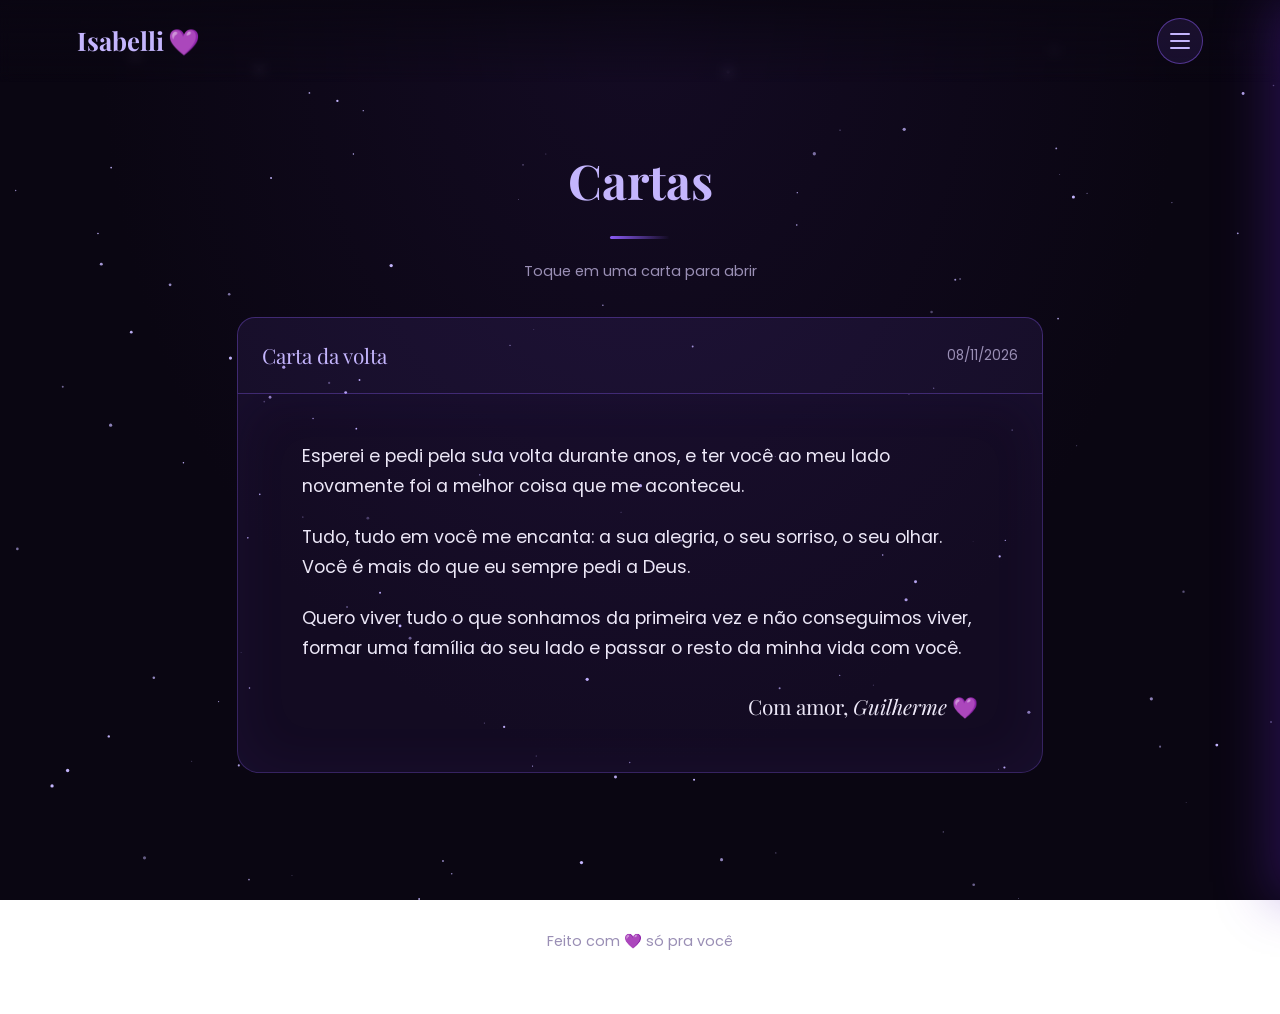
==== cartas.html @ aefdfb0d "Site para a Isabelli Co-Authored-By: Claude Sonnet 5.5 <noreply@anthropic.com>" ====
<!DOCTYPE html>
<html lang="pt-BR">
<head>
  <meta charset="UTF-8">
  <meta name="viewport" content="width=device-width, initial-scale=1">
  <title>Cartas 💜</title>
  <meta name="theme-color" content="#0a0612">
  <link rel="preconnect" href="https://fonts.googleapis.com">
  <link rel="preconnect" href="https://fonts.gstatic.com" crossorigin>
  <link href="https://fonts.googleapis.com/css2?family=Playfair+Display:ital,wght@0,500;0,700;1,500&family=Poppins:wght@300;400;500&display=swap" rel="stylesheet">
  <link rel="stylesheet" href="style.css">
</head>
<body>
  <canvas id="stars" aria-hidden="true"></canvas>

  <header class="topbar">
    <a href="index.html" class="logo">Isabelli<span>💜</span></a>
    <button class="menu-btn" id="menuBtn" aria-label="Abrir menu" aria-expanded="false" aria-controls="drawer">
      <span></span><span></span><span></span>
    </button>
  </header>

  <div class="overlay" id="overlay"></div>
  <nav class="drawer" id="drawer" aria-label="Menu principal">
    <p class="drawer-title">Menu</p>
    <ul>
      <li><a href="index.html#inicio">Início</a></li>
      <li><a href="index.html#historia">Nossa história</a></li>
      <li><a href="index.html#tempo">Tempo juntos</a></li>
      <li><a href="index.html#galeria">Galeria</a></li>
      <li><a href="index.html#motivos">Motivos</a></li>
      <li><a href="cartas.html">Cartas</a></li>
    </ul>
    <p class="drawer-foot">Feito com carinho 💜</p>
  </nav>

  <main>
    <section class="section page-top">
      <h2>Cartas</h2>
      <p class="hint">Toque em uma carta para abrir</p>

      <!-- Para adicionar uma carta nova, copie um bloco <details> abaixo e troque título, data e texto. -->
      <details class="letter-item" open>
        <summary><span class="l-title">Carta da volta</span><span class="l-date">08/11/2026</span></summary>
        <div class="letter">
          <p>Esperei e pedi pela sua volta durante anos, e ter você ao meu lado novamente foi a melhor coisa que me aconteceu.</p>
          <p>Tudo, tudo em você me encanta: a sua alegria, o seu sorriso, o seu olhar. Você é mais do que eu sempre pedi a Deus.</p>
          <p>Quero viver tudo o que sonhamos da primeira vez e não conseguimos viver, formar uma família ao seu lado e passar o resto da minha vida com você.</p>
          <p class="sign">Com amor, <em>Guilherme</em> 💜</p>
        </div>
      </details>
    </section>
  </main>

  <footer class="footer">Feito com 💜 só pra você</footer>

  <script src="script.js"></script>
</body>
</html>
---- style.css ----
:root {
  --bg: #0a0612;
  --bg2: #140b24;
  --purple: #8b5cf6;
  --purple-light: #c4b5fd;
  --purple-deep: #5b21b6;
  --text: #ece7f7;
  --muted: #9a8fb5;
  --glow: 0 0 30px rgba(139, 92, 246, .45);
}

* { margin: 0; padding: 0; box-sizing: border-box; }
html { scroll-behavior: smooth; }

body {
  font-family: 'Poppins', sans-serif;
  background: radial-gradient(ellipse at top, var(--bg2), var(--bg) 60%);
  background-attachment: fixed;
  color: var(--text);
  line-height: 1.7;
  overflow-x: hidden;
}

#stars { position: fixed; inset: 0; z-index: 0; pointer-events: none; }
main, .footer { position: relative; z-index: 1; }

/* ---------- Topbar ---------- */
.topbar {
  position: fixed; top: 0; left: 0; right: 0; z-index: 30;
  display: flex; justify-content: space-between; align-items: center;
  padding: 18px 6vw;
  background: linear-gradient(to bottom, rgba(10, 6, 18, .85), transparent);
  backdrop-filter: blur(6px);
}
.logo {
  font-family: 'Playfair Display', serif; font-size: 1.6rem; font-weight: 700;
  color: var(--purple-light); text-decoration: none;
}
.logo span { margin-left: 4px; }

.menu-btn {
  width: 46px; height: 46px; border-radius: 50%;
  background: rgba(139, 92, 246, .12);
  border: 1px solid rgba(139, 92, 246, .5);
  display: flex; flex-direction: column; justify-content: center; align-items: center; gap: 5px;
  cursor: pointer; transition: .3s; z-index: 50;
}
.menu-btn:hover { box-shadow: var(--glow); background: rgba(139, 92, 246, .25); }
.menu-btn span {
  width: 20px; height: 2px; background: var(--purple-light);
  border-radius: 2px; transition: .35s;
}
.menu-btn.open span:nth-child(1) { transform: translateY(7px) rotate(45deg); }
.menu-btn.open span:nth-child(2) { opacity: 0; }
.menu-btn.open span:nth-child(3) { transform: translateY(-7px) rotate(-45deg); }

/* ---------- Drawer ---------- */
.overlay {
  position: fixed; inset: 0; z-index: 35;
  background: rgba(0, 0, 0, .6); backdrop-filter: blur(3px);
  opacity: 0; visibility: hidden; transition: .35s;
}
.overlay.show { opacity: 1; visibility: visible; }

.drawer {
  position: fixed; top: 0; right: 0; bottom: 0; z-index: 40;
  width: min(320px, 82vw);
  background: linear-gradient(160deg, #1a0f30, #0a0612);
  border-left: 1px solid rgba(139, 92, 246, .4);
  box-shadow: -10px 0 50px rgba(91, 33, 182, .35);
  padding: 100px 36px 36px;
  transform: translateX(100%); transition: transform .45s cubic-bezier(.2, .8, .2, 1);
  display: flex; flex-direction: column;
}
.drawer.open { transform: translateX(0); }
.drawer-title {
  font-size: .75rem; letter-spacing: .3em; text-transform: uppercase;
  color: var(--muted); margin-bottom: 20px;
}
.drawer ul { list-style: none; }
.drawer li a {
  display: block; padding: 14px 0;
  font-family: 'Playfair Display', serif; font-size: 1.5rem;
  color: var(--text); text-decoration: none;
  border-bottom: 1px solid rgba(139, 92, 246, .15);
  transition: .3s;
}
.drawer li a:hover { color: var(--purple); padding-left: 10px; }
.drawer-foot { margin-top: auto; color: var(--muted); font-size: .85rem; }

/* ---------- Hero ---------- */
.hero {
  min-height: 100vh; display: flex; flex-direction: column;
  justify-content: center; align-items: center; text-align: center; padding: 0 6vw;
}
.eyebrow {
  letter-spacing: .35em; text-transform: uppercase; font-size: .75rem;
  color: var(--purple-light); margin-bottom: 20px;
}
.hero h1 {
  font-family: 'Playfair Display', serif; font-size: clamp(3rem, 10vw, 6.5rem);
  line-height: 1.1; font-weight: 700;
}
.hero h1 em {
  font-style: italic;
  background: linear-gradient(90deg, var(--purple), var(--purple-light));
  -webkit-background-clip: text; background-clip: text; color: transparent;
  filter: drop-shadow(0 0 18px rgba(139, 92, 246, .6));
}
.sub { color: var(--muted); margin: 18px 0 36px; font-size: 1.1rem; }

.btn {
  padding: 14px 40px; border-radius: 50px; text-decoration: none;
  color: #fff; font-weight: 500;
  background: linear-gradient(135deg, var(--purple), var(--purple-deep));
  box-shadow: var(--glow); transition: .3s;
}
.btn:hover { transform: translateY(-3px); box-shadow: 0 0 45px rgba(139, 92, 246, .75); }

/* ---------- Sections ---------- */
.section { max-width: 960px; margin: 0 auto; padding: 100px 6vw; }
.section h2 {
  font-family: 'Playfair Display', serif; font-size: clamp(2rem, 5vw, 3rem);
  text-align: center; margin-bottom: 50px; color: var(--purple-light);
}
.section h2::after {
  content: ''; display: block; width: 60px; height: 3px; margin: 14px auto 0;
  background: linear-gradient(90deg, var(--purple), transparent); border-radius: 3px;
}

.reveal { opacity: 0; transform: translateY(40px); transition: 1s ease; }
.reveal.visible { opacity: 1; transform: none; }

/* Timeline */
.timeline { border-left: 2px solid rgba(139, 92, 246, .4); margin-left: 10px; }
.item { position: relative; padding: 0 0 36px 32px; }
.item .dot {
  position: absolute; left: -8px; top: 6px; width: 14px; height: 14px; border-radius: 50%;
  background: var(--purple); box-shadow: var(--glow);
}
.item h3 { font-family: 'Playfair Display', serif; font-size: 1.4rem; }
.item p { color: var(--muted); }

/* Counter */
.counter { display: grid; grid-template-columns: repeat(4, 1fr); gap: 16px; }
.counter div {
  background: rgba(139, 92, 246, .08); border: 1px solid rgba(139, 92, 246, .3);
  border-radius: 18px; padding: 28px 8px; text-align: center;
}
.counter b {
  display: block; font-family: 'Playfair Display', serif;
  font-size: clamp(1.8rem, 6vw, 3.2rem); color: var(--purple-light);
}
.counter small { color: var(--muted); text-transform: uppercase; letter-spacing: .15em; font-size: .7rem; }

.counter-label {
  text-align: center; color: var(--muted); letter-spacing: .2em;
  text-transform: uppercase; font-size: .75rem; margin: 36px 0 14px;
}
.counter-label:first-of-type { margin-top: 0; }

/* Gallery */
.gallery { display: grid; grid-template-columns: repeat(auto-fit, minmax(240px, 1fr)); gap: 16px; }
.photo {
  aspect-ratio: 1; border-radius: 18px; display: grid; place-items: center;
  color: var(--muted); background: linear-gradient(145deg, #1a0f30, #0f0820);
  border: 1px dashed rgba(139, 92, 246, .35); overflow: hidden; transition: .4s;
}
.photo { aspect-ratio: 3 / 4; }
.photo.wide { aspect-ratio: 4 / 3; grid-column: 1 / -1; max-width: 560px; margin: 0 auto; width: 100%; }
.photo img { width: 100%; height: 100%; object-fit: cover; object-position: center 30%; }
.photo:hover { transform: scale(1.03); box-shadow: var(--glow); }

/* Letter */
.letter {
  background: rgba(139, 92, 246, .07); border: 1px solid rgba(139, 92, 246, .3);
  border-radius: 22px; padding: 48px clamp(24px, 6vw, 64px); font-size: 1.1rem;
  box-shadow: inset 0 0 60px rgba(139, 92, 246, .06);
}
.letter p + p { margin-top: 1.2em; }
.sign { margin-top: 28px; text-align: right; font-family: 'Playfair Display', serif; font-size: 1.3rem; }

.hint { text-align: center; color: var(--muted); margin: -30px 0 34px; font-size: .9rem; }
.more { text-align: center; margin-top: 50px; }
.page-top { padding-top: 140px; min-height: 80vh; }

/* Flip cards */
.cards { display: grid; grid-template-columns: repeat(auto-fit, minmax(210px, 1fr)); gap: 18px; }
.flip {
  position: relative; height: 150px; border: 0; background: none; cursor: pointer;
  perspective: 900px; font: inherit; color: inherit;
}
.flip .face {
  position: absolute; inset: 0; display: grid; place-items: center; text-align: center;
  padding: 18px; border-radius: 18px; backface-visibility: hidden;
  border: 1px solid rgba(139, 92, 246, .4); transition: transform .7s, box-shadow .3s;
}
.flip .front {
  font-family: 'Playfair Display', serif; font-size: 1.4rem; color: var(--purple-light);
  background: linear-gradient(145deg, #1a0f30, #0f0820);
}
.flip .back {
  transform: rotateY(180deg); font-size: 1.05rem;
  background: linear-gradient(145deg, var(--purple-deep), #2a1260);
}
.flip:hover .face { box-shadow: var(--glow); }
.flip.on .front { transform: rotateY(-180deg); }
.flip.on .back { transform: rotateY(0); }

/* Cartas */
.letter-item { margin-bottom: 16px; }
.letter-item summary {
  list-style: none; cursor: pointer; display: flex; justify-content: space-between;
  align-items: center; gap: 12px; padding: 20px 24px; border-radius: 18px;
  background: rgba(139, 92, 246, .1); border: 1px solid rgba(139, 92, 246, .35); transition: .3s;
}
.letter-item summary::-webkit-details-marker { display: none; }
.letter-item summary:hover { box-shadow: var(--glow); }
.l-title { font-family: 'Playfair Display', serif; font-size: 1.3rem; color: var(--purple-light); }
.l-date { color: var(--muted); font-size: .85rem; }
.letter-item[open] summary { border-radius: 18px 18px 0 0; }
.letter-item .letter { border-radius: 0 0 22px 22px; border-top: 0; }

.footer { text-align: center; padding: 40px 0 60px; color: var(--muted); font-size: .9rem; }

@media (max-width: 520px) {
  .counter { grid-template-columns: repeat(2, 1fr); }
}
@media (prefers-reduced-motion: reduce) {
  * { transition: none !important; animation: none !important; }
  .reveal { opacity: 1; transform: none; }
}
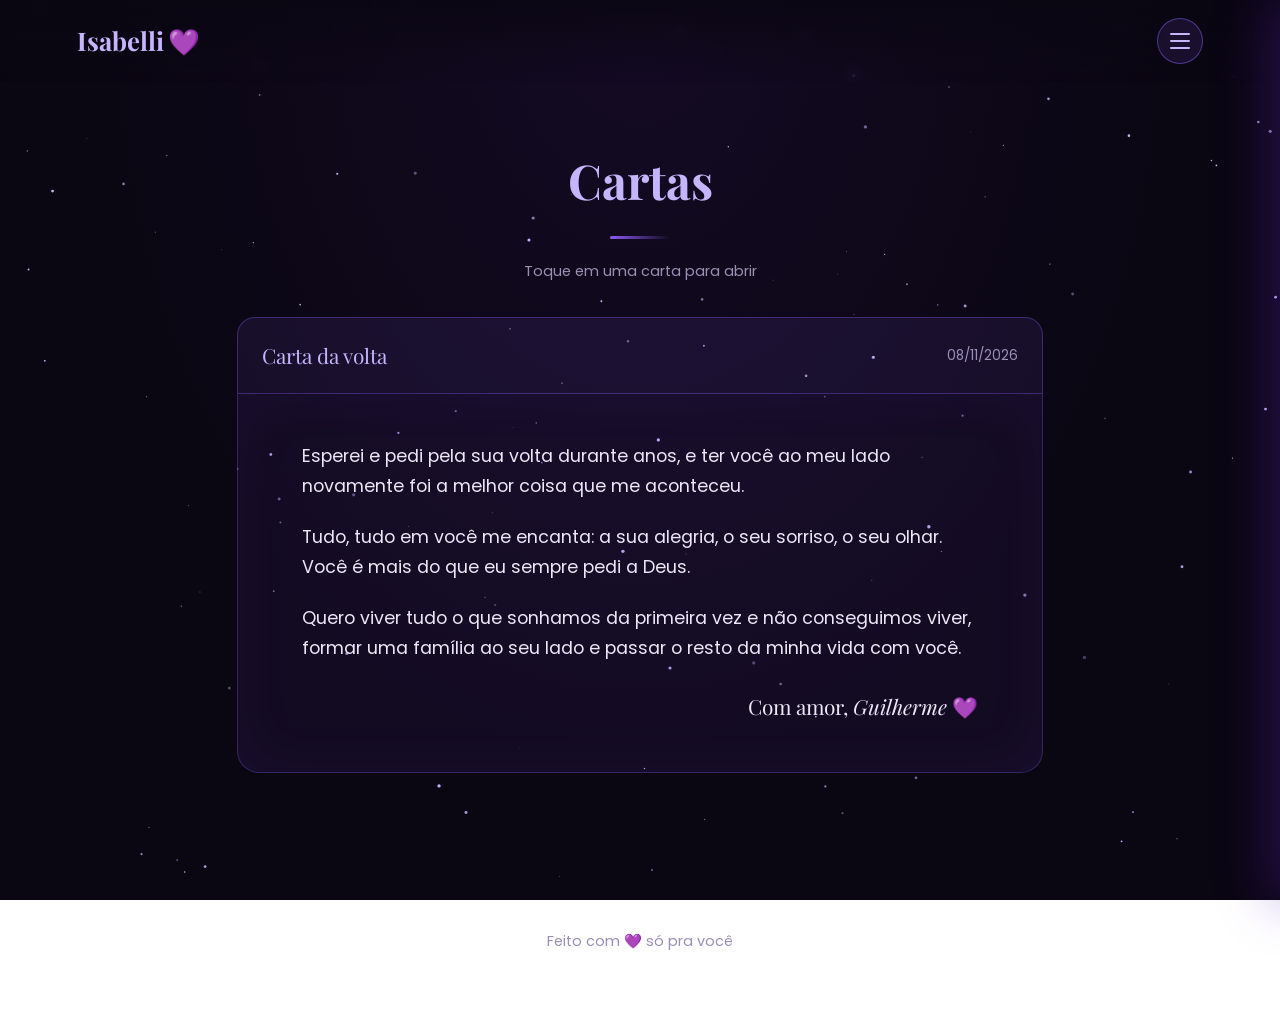
==== commit a1d27692: "Adiciona secao Quem e a Isabelli Co-Authored-By: Claude Sonnet 5.5 <noreply@anthropic.com>" ====
--- a/cartas.html
+++ b/cartas.html
@@ -28,6 +28,7 @@
       <li><a href="index.html#historia">Nossa história</a></li>
       <li><a href="index.html#tempo">Tempo juntos</a></li>
       <li><a href="index.html#galeria">Galeria</a></li>
+      <li><a href="index.html#sobre">Quem é ela</a></li>
       <li><a href="index.html#motivos">Motivos</a></li>
       <li><a href="cartas.html">Cartas</a></li>
     </ul>
--- a/style.css
+++ b/style.css
@@ -184,6 +184,18 @@
 .more { text-align: center; margin-top: 50px; }
 .page-top { padding-top: 140px; min-height: 80vh; }
 
+/* Sobre ela */
+.about { max-width: 720px; margin: 0 auto; font-size: 1.05rem; }
+.about p + p { margin-top: 1.4em; }
+.about .lead {
+  font-family: 'Playfair Display', serif; font-size: 1.3rem; line-height: 1.8;
+  color: var(--purple-light); padding-left: 22px; border-left: 3px solid var(--purple);
+}
+.about .closing {
+  text-align: center; font-family: 'Playfair Display', serif; font-style: italic;
+  font-size: 1.2rem; color: var(--purple-light); margin-top: 2em;
+}
+
 /* Flip cards */
 .cards { display: grid; grid-template-columns: repeat(auto-fit, minmax(210px, 1fr)); gap: 18px; }
 .flip {
